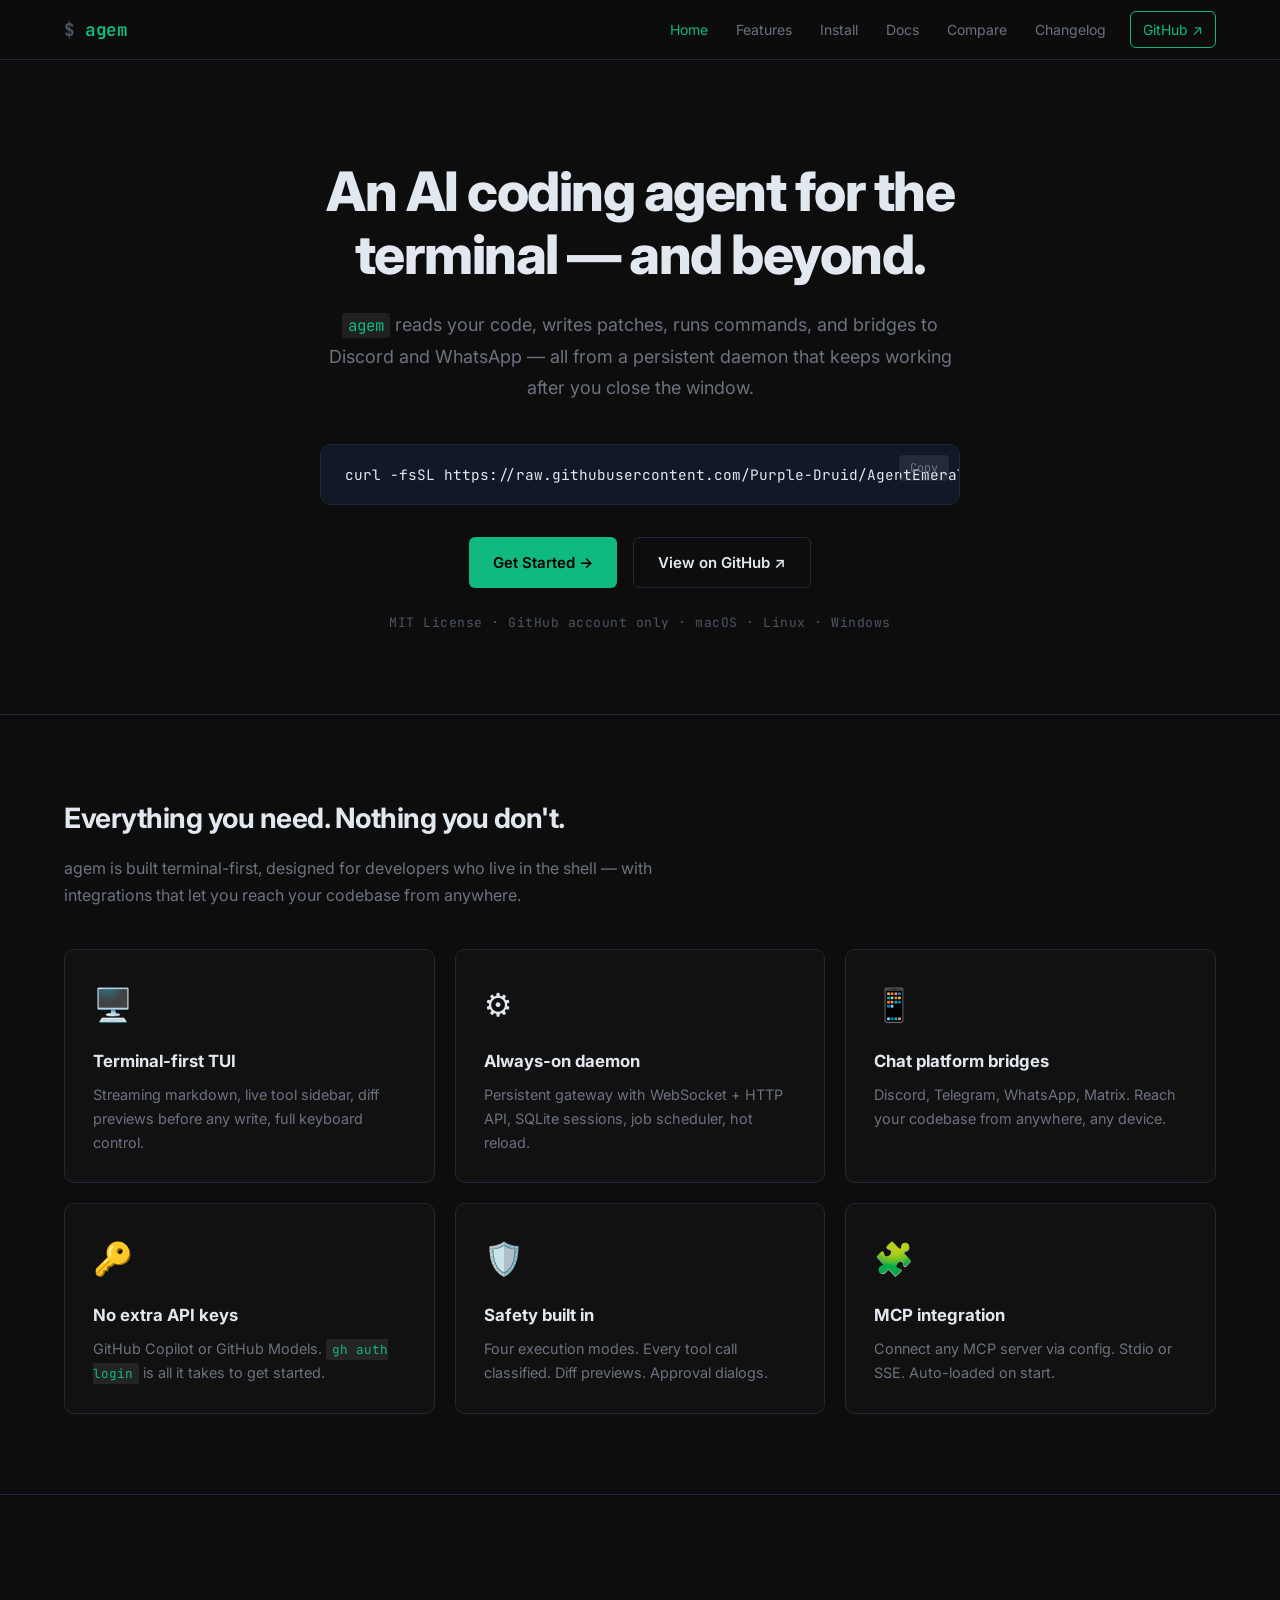
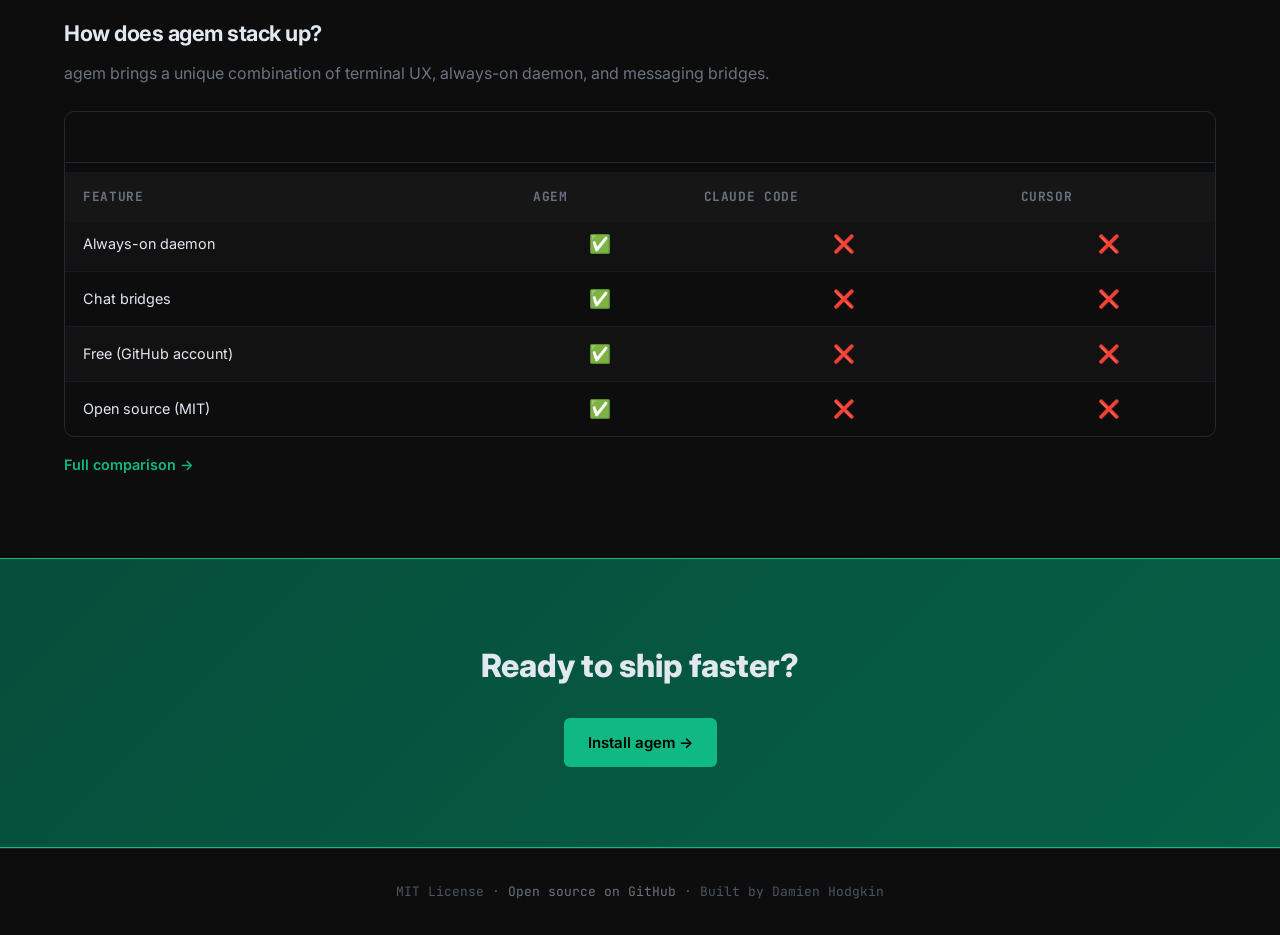
==== index.html @ 3830a820 "feat: initial site build" ====
<!DOCTYPE html>
<html lang="en">
<head>
  <meta charset="UTF-8">
  <meta name="viewport" content="width=device-width, initial-scale=1.0">
  <title>agem — AI coding agent for the terminal</title>
  <meta name="description" content="agem reads your code, writes patches, runs commands, and bridges to Discord and WhatsApp — all from a persistent daemon.">
  <link rel="preconnect" href="https://fonts.googleapis.com">
  <link rel="preconnect" href="https://fonts.gstatic.com" crossorigin>
  <link href="https://fonts.googleapis.com/css2?family=Inter:wght@400;500;600;700;800&family=JetBrains+Mono:wght@400;600;700&display=swap" rel="stylesheet">
  <link rel="stylesheet" href="css/style.css">
</head>
<body>

<header>
  <div class="container">
    <a href="index.html" class="logo"><span class="dim">$</span> <span class="accent">agem</span></a>
    <button id="hamburger" aria-label="Toggle navigation">
      <span></span><span></span><span></span>
    </button>
    <nav id="nav-menu">
      <a href="index.html">Home</a>
      <a href="features.html">Features</a>
      <a href="install.html">Install</a>
      <a href="docs.html">Docs</a>
      <a href="compare.html">Compare</a>
      <a href="changelog.html">Changelog</a>
      <a href="https://github.com/Purple-Druid/AgentEmerald" target="_blank" rel="noopener" class="gh-link">GitHub ↗</a>
    </nav>
  </div>
</header>

<main>

  <!-- Hero -->
  <section class="hero" style="border-bottom:1px solid var(--border);">
    <div class="container">
      <h1>An AI coding agent for the terminal — and beyond.</h1>
      <p class="lead">
        <code>agem</code> reads your code, writes patches, runs commands, and bridges to Discord and WhatsApp —
        all from a persistent daemon that keeps working after you close the window.
      </p>

      <div class="install-block">
        <pre><code>curl -fsSL https://raw.githubusercontent.com/Purple-Druid/AgentEmerald/main/install.sh | sh</code></pre>
      </div>

      <div class="hero-actions">
        <a href="install.html" class="btn btn-primary">Get Started →</a>
        <a href="https://github.com/Purple-Druid/AgentEmerald" target="_blank" rel="noopener" class="btn btn-outline">View on GitHub ↗</a>
      </div>

      <p class="trust-bar">MIT License · GitHub account only · macOS · Linux · Windows</p>
    </div>
  </section>

  <!-- Feature Highlights -->
  <section id="features">
    <div class="container">
      <h2>Everything you need. Nothing you don't.</h2>
      <p class="section-desc">agem is built terminal-first, designed for developers who live in the shell — with integrations that let you reach your codebase from anywhere.</p>
      <div class="feature-grid">
        <div class="feature-card">
          <span class="icon">🖥️</span>
          <h3>Terminal-first TUI</h3>
          <p>Streaming markdown, live tool sidebar, diff previews before any write, full keyboard control.</p>
        </div>
        <div class="feature-card">
          <span class="icon">⚙️</span>
          <h3>Always-on daemon</h3>
          <p>Persistent gateway with WebSocket + HTTP API, SQLite sessions, job scheduler, hot reload.</p>
        </div>
        <div class="feature-card">
          <span class="icon">📱</span>
          <h3>Chat platform bridges</h3>
          <p>Discord, Telegram, WhatsApp, Matrix. Reach your codebase from anywhere, any device.</p>
        </div>
        <div class="feature-card">
          <span class="icon">🔑</span>
          <h3>No extra API keys</h3>
          <p>GitHub Copilot or GitHub Models. <code>gh auth login</code> is all it takes to get started.</p>
        </div>
        <div class="feature-card">
          <span class="icon">🛡️</span>
          <h3>Safety built in</h3>
          <p>Four execution modes. Every tool call classified. Diff previews. Approval dialogs.</p>
        </div>
        <div class="feature-card">
          <span class="icon">🧩</span>
          <h3>MCP integration</h3>
          <p>Connect any MCP server via config. Stdio or SSE. Auto-loaded on start.</p>
        </div>
      </div>
    </div>
  </section>

  <!-- Comparison teaser -->
  <section>
    <div class="container">
      <div class="compare-teaser">
        <h2>How does agem stack up?</h2>
        <span class="muted">agem brings a unique combination of terminal UX, always-on daemon, and messaging bridges.</span>
        <div class="table-wrap">
          <table>
            <thead>
              <tr>
                <th>Feature</th>
                <th class="center">agem</th>
                <th class="center">Claude Code</th>
                <th class="center">Cursor</th>
              </tr>
            </thead>
            <tbody>
              <tr>
                <td>Terminal TUI</td>
                <td class="center badge">✅</td>
                <td class="center badge">✅</td>
                <td class="center badge">❌</td>
              </tr>
              <tr>
                <td>Always-on daemon</td>
                <td class="center badge">✅</td>
                <td class="center badge">❌</td>
                <td class="center badge">❌</td>
              </tr>
              <tr>
                <td>Chat bridges</td>
                <td class="center badge">✅</td>
                <td class="center badge">❌</td>
                <td class="center badge">❌</td>
              </tr>
              <tr>
                <td>Free (GitHub account)</td>
                <td class="center badge">✅</td>
                <td class="center badge">❌</td>
                <td class="center badge">❌</td>
              </tr>
              <tr>
                <td>Open source (MIT)</td>
                <td class="center badge">✅</td>
                <td class="center badge">❌</td>
                <td class="center badge">❌</td>
              </tr>
            </tbody>
          </table>
        </div>
        <a href="compare.html" class="full-link">Full comparison →</a>
      </div>
    </div>
  </section>

</main>

<!-- CTA Band -->
<div class="cta-band">
  <div class="container">
    <h2>Ready to ship faster?</h2>
    <a href="install.html" class="btn btn-primary">Install agem →</a>
  </div>
</div>

<footer>
  <div class="container">
    MIT License · <a href="https://github.com/Purple-Druid/AgentEmerald" target="_blank" rel="noopener">Open source on GitHub</a> · Built by Damien Hodgkin
  </div>
</footer>

<script src="js/main.js"></script>
</body>
</html>
---- css/style.css ----
/* ============================================================
   AGEM SITE — style.css
   ============================================================ */

/* --- Reset & Base ------------------------------------------ */
*, *::before, *::after { box-sizing: border-box; margin: 0; padding: 0; }

:root {
  --bg:          #0d0d0d;
  --bg-card:     #111111;
  --bg-code:     #111827;
  --bg-code-alt: #1a1a2e;
  --border:      #1f2937;
  --text:        #e2e8f0;
  --text-muted:  #6b7280;
  --text-dim:    #4b5563;
  --accent:      #10b981;
  --accent-hover:#059669;
  --danger:      #ef4444;
  --warn:        #f59e0b;
  --info:        #3b82f6;

  --font-body:  'Inter', system-ui, sans-serif;
  --font-mono:  'JetBrains Mono', 'Fira Code', monospace;

  --radius:     6px;
  --radius-lg:  10px;
  --shadow:     0 4px 24px rgba(0,0,0,.5);
  --header-h:   60px;
}

html { scroll-behavior: smooth; font-size: 16px; }

body {
  background: var(--bg);
  color: var(--text);
  font-family: var(--font-body);
  line-height: 1.7;
  -webkit-font-smoothing: antialiased;
}

/* --- Utility ---------------------------------------------- */
.container { max-width: 1200px; margin: 0 auto; padding: 0 24px; }
.accent    { color: var(--accent); }
.dim       { color: var(--text-dim); }
.muted     { color: var(--text-muted); }
.mono      { font-family: var(--font-mono); }

/* --- Header ----------------------------------------------- */
header {
  position: sticky;
  top: 0;
  z-index: 100;
  height: var(--header-h);
  background: rgba(13,13,13,.85);
  backdrop-filter: blur(12px);
  -webkit-backdrop-filter: blur(12px);
  border-bottom: 1px solid var(--border);
}

header .container {
  display: flex;
  align-items: center;
  justify-content: space-between;
  height: 100%;
}

.logo {
  font-family: var(--font-mono);
  font-size: 1.1rem;
  font-weight: 700;
  text-decoration: none;
  color: var(--text);
  letter-spacing: -.5px;
}

nav#nav-menu {
  display: flex;
  align-items: center;
  gap: 4px;
}

nav#nav-menu a {
  color: var(--text-muted);
  text-decoration: none;
  font-size: .875rem;
  padding: 6px 12px;
  border-radius: var(--radius);
  transition: color .15s, background .15s;
}

nav#nav-menu a:hover { color: var(--text); background: rgba(255,255,255,.06); }
nav#nav-menu a.active { color: var(--accent); }
nav#nav-menu a.gh-link {
  color: var(--accent);
  border: 1px solid var(--accent);
  margin-left: 8px;
}
nav#nav-menu a.gh-link:hover {
  background: var(--accent);
  color: #000;
}

/* Hamburger */
#hamburger {
  display: none;
  flex-direction: column;
  gap: 5px;
  background: none;
  border: none;
  cursor: pointer;
  padding: 8px;
}
#hamburger span {
  display: block;
  width: 22px;
  height: 2px;
  background: var(--text);
  border-radius: 2px;
  transition: all .2s;
}

/* --- Hero -------------------------------------------------- */
.hero {
  padding: 100px 0 80px;
  text-align: center;
}

.hero h1 {
  font-size: clamp(2rem, 5vw, 3.4rem);
  font-weight: 800;
  line-height: 1.15;
  letter-spacing: -1.5px;
  margin-bottom: 24px;
  max-width: 820px;
  margin-left: auto;
  margin-right: auto;
}

.hero p.lead {
  font-size: 1.125rem;
  color: var(--text-muted);
  max-width: 640px;
  margin: 0 auto 40px;
  line-height: 1.75;
}

.hero-actions {
  display: flex;
  gap: 16px;
  justify-content: center;
  flex-wrap: wrap;
  margin-bottom: 24px;
}

/* --- Buttons ----------------------------------------------- */
.btn {
  display: inline-flex;
  align-items: center;
  gap: 8px;
  padding: 12px 24px;
  border-radius: var(--radius);
  font-size: .9375rem;
  font-weight: 600;
  text-decoration: none;
  cursor: pointer;
  border: none;
  transition: all .15s;
}

.btn-primary {
  background: var(--accent);
  color: #000;
}
.btn-primary:hover { background: var(--accent-hover); transform: translateY(-1px); }

.btn-outline {
  background: transparent;
  color: var(--text);
  border: 1px solid var(--border);
}
.btn-outline:hover { border-color: var(--accent); color: var(--accent); transform: translateY(-1px); }

/* --- Trust bar --------------------------------------------- */
.trust-bar {
  font-size: .8125rem;
  color: var(--text-dim);
  text-align: center;
  margin-top: 8px;
  font-family: var(--font-mono);
  letter-spacing: .5px;
}

/* --- Install block (hero) ---------------------------------- */
.install-block {
  max-width: 640px;
  margin: 0 auto 32px;
}
.install-block pre {
  background: var(--bg-code);
  border: 1px solid var(--border);
  border-radius: var(--radius-lg);
  padding: 18px 24px;
  font-family: var(--font-mono);
  font-size: .9rem;
  color: var(--accent);
  text-align: left;
  overflow-x: auto;
}

/* --- Code blocks ------------------------------------------- */
pre {
  background: var(--bg-code);
  border: 1px solid var(--border);
  border-radius: var(--radius);
  padding: 16px 20px;
  overflow-x: auto;
  font-family: var(--font-mono);
  font-size: .85rem;
  line-height: 1.6;
  position: relative;
}

code {
  font-family: var(--font-mono);
  font-size: .875em;
  background: rgba(255,255,255,.08);
  padding: 2px 6px;
  border-radius: 3px;
  color: var(--accent);
}

pre code {
  background: transparent;
  padding: 0;
  font-size: inherit;
  color: var(--text);
}

/* --- Copy button ------------------------------------------- */
.copy-btn {
  position: absolute;
  top: 10px;
  right: 10px;
  background: rgba(255,255,255,.08);
  border: 1px solid var(--border);
  color: var(--text-muted);
  font-family: var(--font-mono);
  font-size: .75rem;
  padding: 4px 10px;
  border-radius: 4px;
  cursor: pointer;
  transition: all .15s;
}
.copy-btn:hover { background: var(--accent); color: #000; border-color: var(--accent); }

/* --- Sections --------------------------------------------- */
section {
  padding: 80px 0;
  border-bottom: 1px solid var(--border);
}
section:last-of-type { border-bottom: none; }

section h2 {
  font-size: 1.75rem;
  font-weight: 700;
  margin-bottom: 12px;
  letter-spacing: -.5px;
}

section .section-desc {
  color: var(--text-muted);
  max-width: 640px;
  margin-bottom: 40px;
  font-size: 1rem;
}

/* --- Feature grid ------------------------------------------ */
.feature-grid {
  display: grid;
  grid-template-columns: repeat(3, 1fr);
  gap: 20px;
}

.feature-card {
  background: var(--bg-card);
  border: 1px solid var(--border);
  border-radius: var(--radius-lg);
  padding: 28px;
  transition: transform .2s, border-color .2s, box-shadow .2s;
}
.feature-card:hover {
  transform: translateY(-4px);
  border-color: var(--accent);
  box-shadow: 0 8px 32px rgba(16,185,129,.12);
}

.feature-card .icon { font-size: 2rem; margin-bottom: 14px; display: block; }
.feature-card h3 { font-size: 1.05rem; font-weight: 700; margin-bottom: 8px; }
.feature-card p { font-size: .9rem; color: var(--text-muted); line-height: 1.65; }

/* --- Tables ----------------------------------------------- */
.table-wrap { overflow-x: auto; border-radius: var(--radius-lg); border: 1px solid var(--border); }

table {
  width: 100%;
  border-collapse: collapse;
  font-size: .9rem;
}

table thead {
  position: sticky;
  top: var(--header-h);
  background: #161616;
  z-index: 2;
}

table th {
  padding: 14px 18px;
  text-align: left;
  font-family: var(--font-mono);
  font-size: .8rem;
  color: var(--text-muted);
  text-transform: uppercase;
  letter-spacing: .05em;
  border-bottom: 1px solid var(--border);
}

table td {
  padding: 12px 18px;
  border-bottom: 1px solid rgba(31,41,55,.5);
  vertical-align: middle;
}

table tbody tr:last-child td { border-bottom: none; }
table tbody tr:nth-child(even) { background: rgba(255,255,255,.02); }
table tbody tr:hover { background: rgba(16,185,129,.05); }

/* centered cell (badges) */
table td.center { text-align: center; }

/* --- Badges ----------------------------------------------- */
.badge { font-size: 1.1rem; }

/* --- Risk tier badges ------------------------------------- */
.risk-read  { color: var(--info);   font-family: var(--font-mono); font-size:.78rem; font-weight:600; }
.risk-write { color: var(--warn);   font-family: var(--font-mono); font-size:.78rem; font-weight:600; }
.risk-danger{ color: var(--danger); font-family: var(--font-mono); font-size:.78rem; font-weight:600; }

/* --- Comparison table ------------------------------------- */
.compare-table th:first-child,
.compare-table td:first-child { min-width: 220px; }

.compare-table .cat-row td {
  background: rgba(16,185,129,.06);
  color: var(--accent);
  font-weight: 700;
  font-family: var(--font-mono);
  font-size: .78rem;
  text-transform: uppercase;
  letter-spacing: .08em;
  padding: 8px 18px;
}

/* --- CTA band --------------------------------------------- */
.cta-band {
  background: linear-gradient(135deg, #064e3b 0%, #065f46 100%);
  border-top: 1px solid var(--accent);
  border-bottom: 1px solid var(--accent);
  padding: 80px 0;
  text-align: center;
}
.cta-band h2 { font-size: 2rem; font-weight: 800; margin-bottom: 24px; }

/* --- Features page sections ----------------------------- */
.features-section {
  padding: 64px 0;
  border-bottom: 1px solid var(--border);
}
.features-section .section-header {
  display: flex;
  align-items: flex-start;
  gap: 20px;
  margin-bottom: 24px;
}
.features-section .section-icon { font-size: 2.5rem; line-height: 1; }
.features-section h2 { font-size: 1.5rem; font-weight: 700; margin-bottom: 8px; }
.features-section p { color: var(--text-muted); max-width: 680px; margin-bottom: 20px; }
.features-section ul { list-style: none; padding: 0; display: flex; flex-direction: column; gap: 8px; }
.features-section ul li {
  padding-left: 24px;
  position: relative;
  color: var(--text-muted);
  font-size: .9375rem;
}
.features-section ul li::before { content: '→'; position: absolute; left: 0; color: var(--accent); font-family: var(--font-mono); }

/* --- Docs layout ------------------------------------------ */
.docs-layout {
  display: grid;
  grid-template-columns: 240px 1fr;
  gap: 48px;
  align-items: start;
}

.docs-sidebar {
  position: sticky;
  top: calc(var(--header-h) + 24px);
  max-height: calc(100vh - var(--header-h) - 48px);
  overflow-y: auto;
  padding: 20px;
  background: var(--bg-card);
  border: 1px solid var(--border);
  border-radius: var(--radius-lg);
}

.docs-sidebar h3 {
  font-size: .75rem;
  text-transform: uppercase;
  letter-spacing: .1em;
  color: var(--text-dim);
  margin-bottom: 12px;
  font-family: var(--font-mono);
}

.docs-sidebar nav a {
  display: block;
  color: var(--text-muted);
  text-decoration: none;
  font-size: .875rem;
  padding: 6px 8px;
  border-radius: 4px;
  transition: all .15s;
  border-left: 2px solid transparent;
}
.docs-sidebar nav a:hover { color: var(--text); background: rgba(255,255,255,.04); }
.docs-sidebar nav a.active { color: var(--accent); border-left-color: var(--accent); background: rgba(16,185,129,.06); }

.docs-content section { padding: 48px 0; border-bottom: 1px solid var(--border); }
.docs-content section:last-child { border-bottom: none; }
.docs-content h2 { font-size: 1.5rem; font-weight: 700; margin-bottom: 12px; }
.docs-content h3 { font-size: 1.125rem; font-weight: 700; margin: 28px 0 12px; color: var(--accent); }
.docs-content p { color: var(--text-muted); margin-bottom: 16px; }
.docs-content ul { padding-left: 20px; color: var(--text-muted); display: flex; flex-direction: column; gap: 6px; margin-bottom: 16px; }
.docs-content pre { margin-bottom: 20px; }

/* --- Install page ----------------------------------------- */
.install-sections section { padding: 48px 0; border-bottom: 1px solid var(--border); }
.install-sections section:last-child { border-bottom: none; }
.install-sections h2 { font-size: 1.35rem; font-weight: 700; margin-bottom: 16px; }
.install-sections p { color: var(--text-muted); margin-bottom: 16px; }
.install-sections ol { padding-left: 20px; color: var(--text-muted); display: flex; flex-direction: column; gap: 12px; margin-bottom: 20px; }
.install-sections ul { padding-left: 20px; color: var(--text-muted); display: flex; flex-direction: column; gap: 8px; }

.step-block { display: flex; flex-direction: column; gap: 12px; }
.step-label { font-size: .8rem; font-family: var(--font-mono); color: var(--text-dim); margin-bottom: 4px; }

/* --- Changelog -------------------------------------------- */
.changelog-version {
  margin-bottom: 48px;
}
.version-header {
  display: flex;
  align-items: baseline;
  gap: 16px;
  margin-bottom: 24px;
  padding-bottom: 12px;
  border-bottom: 2px solid var(--border);
}
.version-tag {
  font-family: var(--font-mono);
  font-size: 1.25rem;
  font-weight: 700;
  color: var(--accent);
}
.version-date {
  font-family: var(--font-mono);
  font-size: .875rem;
  color: var(--text-muted);
}
.version-unreleased .version-tag { color: var(--warn); }

.changelog-entry {
  background: var(--bg-card);
  border: 1px solid var(--border);
  border-radius: var(--radius-lg);
  padding: 20px 24px;
  margin-bottom: 16px;
}
.changelog-entry .entry-date {
  font-family: var(--font-mono);
  font-size: .78rem;
  color: var(--text-dim);
  margin-bottom: 8px;
}
.changelog-entry h3 { font-size: 1rem; font-weight: 700; margin-bottom: 8px; }
.changelog-entry ul { list-style: disc; padding-left: 20px; color: var(--text-muted); font-size: .9rem; }
.changelog-entry ul li { margin-bottom: 4px; }

/* --- Compare page ----------------------------------------- */
.compare-intro { color: var(--text-muted); max-width: 680px; margin-bottom: 40px; font-size: 1rem; }
.why-agem { margin-top: 60px; }
.why-agem h2 { font-size: 1.5rem; font-weight: 700; margin-bottom: 16px; }
.why-agem p { color: var(--text-muted); max-width: 720px; margin-bottom: 12px; }
.why-agem ul { list-style: none; padding: 0; display: flex; flex-direction: column; gap: 10px; max-width: 720px; }
.why-agem ul li { padding-left: 24px; position: relative; color: var(--text-muted); }
.why-agem ul li::before { content: '✦'; position: absolute; left: 0; color: var(--accent); }

/* --- Page hero (inner pages) ------------------------------ */
.page-hero {
  padding: 60px 0 40px;
  border-bottom: 1px solid var(--border);
  margin-bottom: 0;
}
.page-hero h1 { font-size: 2.25rem; font-weight: 800; margin-bottom: 12px; letter-spacing: -.75px; }
.page-hero p { color: var(--text-muted); font-size: 1.0625rem; max-width: 600px; }

/* --- Footer ----------------------------------------------- */
footer {
  padding: 32px 0;
  border-top: 1px solid var(--border);
  text-align: center;
  color: var(--text-dim);
  font-size: .8125rem;
  font-family: var(--font-mono);
}
footer a { color: var(--text-muted); text-decoration: none; }
footer a:hover { color: var(--accent); }

/* --- Teaser comparison table (index) ---------------------- */
.compare-teaser { margin-top: 40px; }
.compare-teaser h2 { font-size: 1.35rem; font-weight: 700; margin-bottom: 8px; }
.compare-teaser .muted { margin-bottom: 24px; display: block; }
.compare-teaser .full-link { display: inline-block; margin-top: 16px; color: var(--accent); text-decoration: none; font-size: .9rem; font-weight: 600; }
.compare-teaser .full-link:hover { text-decoration: underline; }

/* --- Responsive ------------------------------------------- */
@media (max-width: 768px) {
  .feature-grid { grid-template-columns: 1fr 1fr; }
  .docs-layout { grid-template-columns: 1fr; }
  .docs-sidebar { position: static; max-height: none; }

  nav#nav-menu {
    display: none;
    flex-direction: column;
    position: absolute;
    top: var(--header-h);
    left: 0;
    right: 0;
    background: rgba(13,13,13,.97);
    border-bottom: 1px solid var(--border);
    padding: 12px 16px 20px;
    gap: 2px;
  }
  nav#nav-menu.open { display: flex; }
  nav#nav-menu a { width: 100%; padding: 10px 14px; }

  #hamburger { display: flex; }
  header { position: relative; }

  .hero { padding: 60px 0 48px; }
  .hero h1 { font-size: 1.75rem; }
  .page-hero h1 { font-size: 1.65rem; }
  section { padding: 48px 0; }
  .version-header { flex-direction: column; gap: 4px; }
}

@media (max-width: 480px) {
  .feature-grid { grid-template-columns: 1fr; }
  .hero-actions { flex-direction: column; align-items: center; }
  .btn { width: 100%; justify-content: center; }
  .container { padding: 0 16px; }
  .compare-table th:first-child,
  .compare-table td:first-child { min-width: 160px; }
}

/* --- Additional styles (compare, changelog, docs) --------- */

/* Highlight agem column in compare table */
.highlight-col { background: rgba(16,185,129,.05); }
.compare-table thead .highlight-col { background: rgba(16,185,129,.12); }

/* Category rows in compare table */
.category-row td {
  background: rgba(255,255,255,.03);
  color: var(--text-muted);
  font-size: .75rem;
  font-weight: 700;
  letter-spacing: .08em;
  text-transform: uppercase;
  padding: 8px 12px;
  border-top: 1px solid var(--border);
}

/* Table note */
.table-note { margin-top: 12px; font-size: .8125rem; }

/* Why grid (compare page) */
.why-grid {
  display: grid;
  grid-template-columns: repeat(2, 1fr);
  gap: 20px;
  margin-top: 24px;
}
.why-card {
  background: var(--bg-card);
  border: 1px solid var(--border);
  border-radius: var(--radius-lg);
  padding: 24px;
  transition: border-color .2s, transform .2s;
}
.why-card:hover { border-color: var(--accent); transform: translateY(-2px); }
.why-card h3 { font-size: 1rem; font-weight: 700; margin-bottom: 10px; }
.why-card p { color: var(--text-muted); font-size: .9rem; line-height: 1.6; }

/* Changelog new classes */
.changelog { display: flex; flex-direction: column; gap: 48px; padding: 48px 0; }

.cl-version { }
.cl-version-header {
  display: flex;
  align-items: center;
  gap: 14px;
  margin-bottom: 24px;
  padding-bottom: 16px;
  border-bottom: 1px solid var(--border);
}
.cl-version-header h2 { font-size: 1.35rem; font-weight: 700; }
.cl-release-date { color: var(--text-muted); font-weight: 400; font-size: 1rem; }

.cl-badge {
  font-family: var(--font-mono);
  font-size: .72rem;
  font-weight: 700;
  padding: 3px 10px;
  border-radius: 99px;
  letter-spacing: .04em;
}
.cl-badge.unreleased { background: rgba(245,158,11,.15); color: var(--warn); border: 1px solid rgba(245,158,11,.3); }
.cl-badge.release    { background: rgba(16,185,129,.15);  color: var(--accent); border: 1px solid rgba(16,185,129,.3); }

.cl-entry {
  display: grid;
  grid-template-columns: 120px 1fr;
  gap: 20px;
  padding: 20px 0;
  border-bottom: 1px solid rgba(31,41,55,.6);
}
.cl-entry:last-child { border-bottom: none; }
.cl-date {
  font-family: var(--font-mono);
  font-size: .78rem;
  color: var(--text-dim);
  padding-top: 4px;
  white-space: nowrap;
}
.cl-content h3 { font-size: 1rem; font-weight: 700; margin-bottom: 10px; }
.cl-content ul { list-style: disc; padding-left: 20px; color: var(--text-muted); font-size: .9rem; display: flex; flex-direction: column; gap: 5px; }

/* Docs nav groups */
.docs-nav-group { margin-bottom: 20px; }
.docs-nav-label {
  display: block;
  font-size: .7rem;
  font-weight: 700;
  letter-spacing: .1em;
  text-transform: uppercase;
  color: var(--text-dim);
  margin-bottom: 6px;
  padding-left: 12px;
}

/* Doc sections */
.doc-section { padding: 48px 0; border-bottom: 1px solid var(--border); }
.doc-section:last-child { border-bottom: none; }
.doc-section h1 { font-size: 2rem; font-weight: 800; margin-bottom: 8px; letter-spacing: -.5px; }
.doc-section h2 { font-size: 1.5rem; font-weight: 700; margin-bottom: 14px; }
.doc-section h3 { font-size: 1.1rem; font-weight: 700; margin: 28px 0 12px; color: var(--accent); }
.doc-section p { color: var(--text-muted); margin-bottom: 14px; }
.doc-section ul { padding-left: 20px; color: var(--text-muted); display: flex; flex-direction: column; gap: 5px; margin-bottom: 16px; }

/* Callout */
.callout {
  padding: 14px 18px;
  border-radius: var(--radius);
  font-size: .9rem;
  margin: 16px 0;
}
.callout.warning {
  background: rgba(245,158,11,.1);
  border: 1px solid rgba(245,158,11,.25);
  color: #fcd34d;
}

/* Responsive additions */
@media (max-width: 768px) {
  .why-grid { grid-template-columns: 1fr; }
  .cl-entry { grid-template-columns: 1fr; gap: 6px; }
  .cl-date { padding-top: 0; }
}
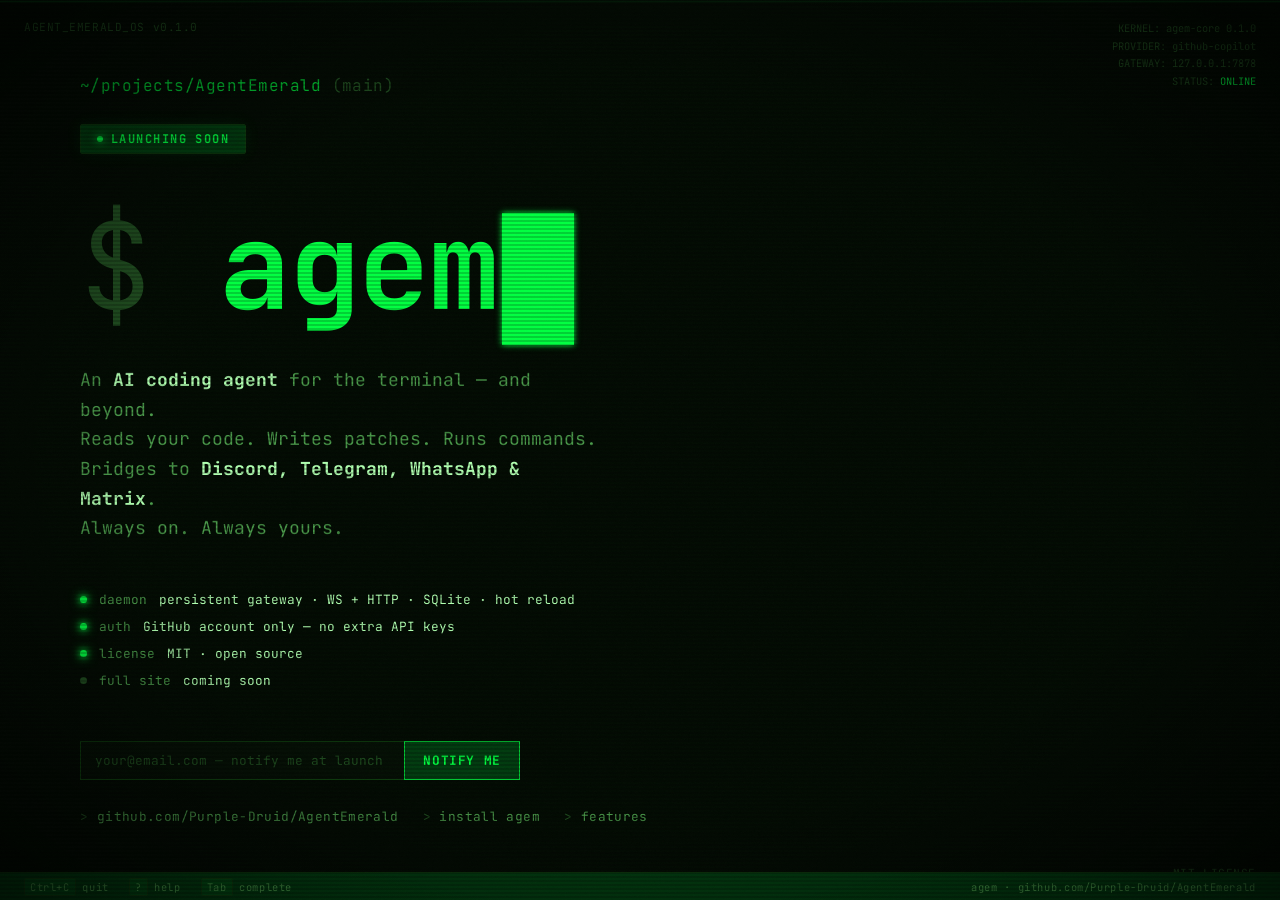
==== commit f0dae6ee: "updated index to show coming soon" ====
--- a/index.html
+++ b/index.html
@@ -3,168 +3,492 @@
 <head>
   <meta charset="UTF-8">
   <meta name="viewport" content="width=device-width, initial-scale=1.0">
-  <title>agem — AI coding agent for the terminal</title>
-  <meta name="description" content="agem reads your code, writes patches, runs commands, and bridges to Discord and WhatsApp — all from a persistent daemon.">
+  <title>agem — Coming Soon</title>
+  <meta name="description" content="agem — an AI coding agent for the terminal. Coming soon.">
   <link rel="preconnect" href="https://fonts.googleapis.com">
   <link rel="preconnect" href="https://fonts.gstatic.com" crossorigin>
-  <link href="https://fonts.googleapis.com/css2?family=Inter:wght@400;500;600;700;800&family=JetBrains+Mono:wght@400;600;700&display=swap" rel="stylesheet">
-  <link rel="stylesheet" href="css/style.css">
+  <link href="https://fonts.googleapis.com/css2?family=JetBrains+Mono:wght@400;500;700&display=swap" rel="stylesheet">
+  <style>
+    *, *::before, *::after { box-sizing: border-box; margin: 0; padding: 0; }
+
+    :root {
+      --green:       #00ff41;
+      --green-dim:   #00c832;
+      --green-dark:  #003b0f;
+      --green-glow:  rgba(0, 255, 65, 0.18);
+      --bg:          #020b02;
+      --bg2:         #040f04;
+      --text:        #b0ffb0;
+      --text-dim:    #4a9a4a;
+      --text-faint:  #1f4d1f;
+      --border:      #0d3d0d;
+      --mono:        'JetBrains Mono', 'Courier New', monospace;
+    }
+
+    html, body {
+      height: 100%;
+      background: var(--bg);
+      color: var(--green);
+      font-family: var(--mono);
+      overflow: hidden;
+    }
+
+    /* CRT scanline overlay */
+    body::before {
+      content: '';
+      position: fixed;
+      inset: 0;
+      background: repeating-linear-gradient(
+        0deg,
+        transparent,
+        transparent 2px,
+        rgba(0, 0, 0, 0.18) 2px,
+        rgba(0, 0, 0, 0.18) 4px
+      );
+      pointer-events: none;
+      z-index: 10;
+    }
+
+    /* CRT vignette */
+    body::after {
+      content: '';
+      position: fixed;
+      inset: 0;
+      background: radial-gradient(ellipse at center,
+        transparent 55%,
+        rgba(0, 0, 0, 0.65) 100%
+      );
+      pointer-events: none;
+      z-index: 11;
+    }
+
+    /* Subtle phosphor flicker */
+    @keyframes flicker {
+      0%   { opacity: 1; }
+      92%  { opacity: 1; }
+      93%  { opacity: 0.94; }
+      94%  { opacity: 1; }
+      96%  { opacity: 0.97; }
+      100% { opacity: 1; }
+    }
+
+    @keyframes blink {
+      0%, 49% { opacity: 1; }
+      50%, 100% { opacity: 0; }
+    }
+
+    @keyframes scanline-sweep {
+      0%   { transform: translateY(-100%); }
+      100% { transform: translateY(100vh); }
+    }
+
+    @keyframes glow-pulse {
+      0%, 100% { text-shadow:
+        0 0 6px var(--green),
+        0 0 14px var(--green),
+        0 0 28px var(--green-dim);
+      }
+      50% { text-shadow:
+        0 0 8px var(--green),
+        0 0 20px var(--green),
+        0 0 42px var(--green-dim),
+        0 0 60px rgba(0,255,65,0.2);
+      }
+    }
+
+    @keyframes type-in {
+      from { width: 0; }
+      to   { width: 100%; }
+    }
+
+    @keyframes fade-up {
+      from { opacity: 0; transform: translateY(12px); }
+      to   { opacity: 1; transform: translateY(0); }
+    }
+
+    /* Rolling scanline */
+    .scanline {
+      position: fixed;
+      top: 0;
+      left: 0;
+      width: 100%;
+      height: 3px;
+      background: linear-gradient(transparent, rgba(0,255,65,0.06), transparent);
+      animation: scanline-sweep 8s linear infinite;
+      pointer-events: none;
+      z-index: 12;
+    }
+
+    .screen {
+      position: relative;
+      height: 100vh;
+      display: flex;
+      flex-direction: column;
+      justify-content: center;
+      align-items: flex-start;
+      padding: 0 min(80px, 8vw);
+      animation: flicker 6s infinite;
+      z-index: 1;
+    }
+
+    /* Top-left corner decoration */
+    .corner-tl, .corner-br {
+      position: fixed;
+      font-size: .7rem;
+      color: var(--text-faint);
+      letter-spacing: .05em;
+    }
+    .corner-tl { top: 20px; left: 24px; }
+    .corner-br { bottom: 20px; right: 24px; }
+
+    /* Boot lines */
+    .boot-lines {
+      position: fixed;
+      top: 20px;
+      right: 24px;
+      text-align: right;
+      font-size: .65rem;
+      color: var(--text-faint);
+      line-height: 1.7;
+      animation: fade-up .6s ease both;
+      animation-delay: .2s;
+      opacity: 0;
+    }
+
+    /* Prompt line */
+    .prompt-line {
+      font-size: clamp(.8rem, 1.5vw, 1rem);
+      color: var(--text-dim);
+      margin-bottom: 28px;
+      letter-spacing: .03em;
+      animation: fade-up .5s ease both;
+      animation-delay: .4s;
+      opacity: 0;
+    }
+    .prompt-line .p { color: var(--green-dim); }
+
+    /* Main wordmark */
+    h1 {
+      font-size: clamp(3.5rem, 10vw, 7.5rem);
+      font-weight: 700;
+      letter-spacing: -.02em;
+      line-height: 1;
+      color: var(--green);
+      animation: glow-pulse 3.5s ease-in-out infinite, fade-up .6s ease both;
+      animation-delay: 0s, .6s;
+      opacity: 0;
+      margin-bottom: 20px;
+    }
+    h1 .dollar { color: var(--text-faint); font-weight: 400; }
+
+    /* Tagline */
+    .tagline {
+      font-size: clamp(.85rem, 2vw, 1.125rem);
+      color: var(--text-dim);
+      max-width: 520px;
+      line-height: 1.65;
+      margin-bottom: 48px;
+      animation: fade-up .6s ease both;
+      animation-delay: .8s;
+      opacity: 0;
+    }
+    .tagline strong { color: var(--text); }
+
+    /* Status block */
+    .status-block {
+      display: flex;
+      flex-direction: column;
+      gap: 10px;
+      margin-bottom: 52px;
+      animation: fade-up .6s ease both;
+      animation-delay: 1s;
+      opacity: 0;
+    }
+    .status-line {
+      display: flex;
+      align-items: center;
+      gap: 12px;
+      font-size: .8rem;
+      color: var(--text-dim);
+    }
+    .status-line .dot {
+      width: 7px;
+      height: 7px;
+      border-radius: 50%;
+      background: var(--green);
+      box-shadow: 0 0 6px var(--green), 0 0 12px var(--green);
+      flex-shrink: 0;
+    }
+    .status-line .dot.dim {
+      background: var(--text-faint);
+      box-shadow: none;
+    }
+    .status-line span { color: var(--text-dim); }
+    .status-line .val { color: var(--text); }
+
+    /* Coming soon badge */
+    .coming-soon {
+      display: inline-flex;
+      align-items: center;
+      gap: 8px;
+      border: 1px solid var(--border);
+      background: var(--green-dark);
+      color: var(--green);
+      font-size: .75rem;
+      font-weight: 700;
+      letter-spacing: .12em;
+      text-transform: uppercase;
+      padding: 6px 16px;
+      border-radius: 2px;
+      margin-bottom: 52px;
+      box-shadow: 0 0 16px rgba(0,255,65,0.08), inset 0 0 12px rgba(0,255,65,0.04);
+      animation: fade-up .6s ease both;
+      animation-delay: .7s;
+      opacity: 0;
+    }
+    .coming-soon::before {
+      content: '';
+      width: 6px;
+      height: 6px;
+      border-radius: 50%;
+      background: var(--green);
+      box-shadow: 0 0 8px var(--green);
+      animation: blink 1.2s step-end infinite;
+    }
+
+    /* Input / notify */
+    .notify-row {
+      display: flex;
+      align-items: stretch;
+      gap: 0;
+      max-width: 440px;
+      width: 100%;
+      animation: fade-up .6s ease both;
+      animation-delay: 1.2s;
+      opacity: 0;
+      margin-bottom: 28px;
+    }
+    .notify-row .fake-input {
+      flex: 1;
+      background: var(--bg2);
+      border: 1px solid var(--border);
+      border-right: none;
+      color: var(--text-dim);
+      font-family: var(--mono);
+      font-size: .8rem;
+      padding: 10px 14px;
+      outline: none;
+      transition: border-color .2s, color .2s;
+    }
+    .notify-row .fake-input:focus {
+      border-color: var(--green-dim);
+      color: var(--text);
+    }
+    .notify-row .fake-input::placeholder { color: var(--text-faint); }
+    .notify-row button {
+      background: var(--green-dark);
+      border: 1px solid var(--green-dim);
+      color: var(--green);
+      font-family: var(--mono);
+      font-size: .8rem;
+      font-weight: 700;
+      padding: 10px 18px;
+      cursor: pointer;
+      letter-spacing: .05em;
+      transition: background .2s, box-shadow .2s;
+      white-space: nowrap;
+    }
+    .notify-row button:hover {
+      background: rgba(0,255,65,0.12);
+      box-shadow: 0 0 14px rgba(0,255,65,0.2);
+    }
+
+    /* GitHub link */
+    .links {
+      display: flex;
+      gap: 24px;
+      animation: fade-up .6s ease both;
+      animation-delay: 1.35s;
+      opacity: 0;
+    }
+    .links a {
+      color: var(--text-dim);
+      text-decoration: none;
+      font-size: .8rem;
+      letter-spacing: .03em;
+      transition: color .2s, text-shadow .2s;
+    }
+    .links a:hover {
+      color: var(--green);
+      text-shadow: 0 0 8px var(--green);
+    }
+    .links a::before { content: '> '; color: var(--text-faint); }
+
+    /* Cursor blink */
+    .cursor {
+      display: inline-block;
+      width: .6em;
+      height: 1.1em;
+      background: var(--green);
+      vertical-align: text-bottom;
+      animation: blink .9s step-end infinite;
+      box-shadow: 0 0 6px var(--green);
+      margin-left: 4px;
+    }
+
+    /* Bottom bar */
+    .bottom-bar {
+      position: fixed;
+      bottom: 0;
+      left: 0;
+      right: 0;
+      height: 28px;
+      background: var(--green-dark);
+      border-top: 1px solid var(--border);
+      display: flex;
+      align-items: center;
+      justify-content: space-between;
+      padding: 0 24px;
+      font-size: .65rem;
+      color: var(--text-dim);
+      letter-spacing: .06em;
+      z-index: 2;
+    }
+    .bottom-bar .left { display: flex; gap: 20px; }
+    .bottom-bar .key {
+      background: rgba(0,255,65,0.08);
+      border: 1px solid var(--border);
+      padding: 1px 5px;
+      border-radius: 2px;
+      color: var(--text-dim);
+    }
+
+    /* Noise texture overlay */
+    .noise {
+      position: fixed;
+      inset: 0;
+      opacity: .025;
+      pointer-events: none;
+      z-index: 9;
+      background-image: url("data:image/svg+xml,%3Csvg viewBox='0 0 256 256' xmlns='http://www.w3.org/2000/svg'%3E%3Cfilter id='noise'%3E%3CfeTurbulence type='fractalNoise' baseFrequency='0.9' numOctaves='4' stitchTiles='stitch'/%3E%3C/filter%3E%3Crect width='100%25' height='100%25' filter='url(%23noise)'/%3E%3C/svg%3E");
+      background-size: 128px 128px;
+    }
+
+    @media (max-width: 600px) {
+      .screen { padding: 0 24px; align-items: center; text-align: center; }
+      .notify-row { flex-direction: column; }
+      .notify-row .fake-input { border-right: 1px solid var(--border); border-bottom: none; }
+      .links { justify-content: center; }
+      .boot-lines { display: none; }
+      .tagline { font-size: .85rem; }
+    }
+  </style>
 </head>
 <body>
 
-<header>
-  <div class="container">
-    <a href="index.html" class="logo"><span class="dim">$</span> <span class="accent">agem</span></a>
-    <button id="hamburger" aria-label="Toggle navigation">
-      <span></span><span></span><span></span>
-    </button>
-    <nav id="nav-menu">
-      <a href="index.html">Home</a>
-      <a href="features.html">Features</a>
-      <a href="install.html">Install</a>
-      <a href="docs.html">Docs</a>
-      <a href="compare.html">Compare</a>
-      <a href="changelog.html">Changelog</a>
-      <a href="https://github.com/Purple-Druid/AgentEmerald" target="_blank" rel="noopener" class="gh-link">GitHub ↗</a>
-    </nav>
+<div class="noise"></div>
+<div class="scanline"></div>
+
+<div class="corner-tl">AGENT_EMERALD_OS v0.1.0</div>
+<div class="corner-br">MIT LICENSE</div>
+
+<div class="boot-lines">
+  KERNEL: agem-core 0.1.0<br>
+  PROVIDER: github-copilot<br>
+  GATEWAY: 127.0.0.1:7878<br>
+  STATUS: <span style="color:#00ff41">ONLINE</span>
+</div>
+
+<div class="screen">
+
+  <div class="prompt-line">
+    <span class="p">~/projects/AgentEmerald</span> <span style="color:#1f4d1f">(main)</span>
   </div>
-</header>
-
-<main>
-
-  <!-- Hero -->
-  <section class="hero" style="border-bottom:1px solid var(--border);">
-    <div class="container">
-      <h1>An AI coding agent for the terminal — and beyond.</h1>
-      <p class="lead">
-        <code>agem</code> reads your code, writes patches, runs commands, and bridges to Discord and WhatsApp —
-        all from a persistent daemon that keeps working after you close the window.
-      </p>
-
-      <div class="install-block">
-        <pre><code>curl -fsSL https://raw.githubusercontent.com/Purple-Druid/AgentEmerald/main/install.sh | sh</code></pre>
-      </div>
-
-      <div class="hero-actions">
-        <a href="install.html" class="btn btn-primary">Get Started →</a>
-        <a href="https://github.com/Purple-Druid/AgentEmerald" target="_blank" rel="noopener" class="btn btn-outline">View on GitHub ↗</a>
-      </div>
-
-      <p class="trust-bar">MIT License · GitHub account only · macOS · Linux · Windows</p>
+
+  <div class="coming-soon">Launching Soon</div>
+
+  <h1><span class="dollar">$ </span>agem<span class="cursor"></span></h1>
+
+  <p class="tagline">
+    An <strong>AI coding agent</strong> for the terminal — and beyond.<br>
+    Reads your code. Writes patches. Runs commands.<br>
+    Bridges to <strong>Discord, Telegram, WhatsApp &amp; Matrix</strong>.<br>
+    Always on. Always yours.
+  </p>
+
+  <div class="status-block">
+    <div class="status-line">
+      <span class="dot"></span>
+      <span>daemon</span>
+      <span class="val">persistent gateway · WS + HTTP · SQLite · hot reload</span>
     </div>
-  </section>
-
-  <!-- Feature Highlights -->
-  <section id="features">
-    <div class="container">
-      <h2>Everything you need. Nothing you don't.</h2>
-      <p class="section-desc">agem is built terminal-first, designed for developers who live in the shell — with integrations that let you reach your codebase from anywhere.</p>
-      <div class="feature-grid">
-        <div class="feature-card">
-          <span class="icon">🖥️</span>
-          <h3>Terminal-first TUI</h3>
-          <p>Streaming markdown, live tool sidebar, diff previews before any write, full keyboard control.</p>
-        </div>
-        <div class="feature-card">
-          <span class="icon">⚙️</span>
-          <h3>Always-on daemon</h3>
-          <p>Persistent gateway with WebSocket + HTTP API, SQLite sessions, job scheduler, hot reload.</p>
-        </div>
-        <div class="feature-card">
-          <span class="icon">📱</span>
-          <h3>Chat platform bridges</h3>
-          <p>Discord, Telegram, WhatsApp, Matrix. Reach your codebase from anywhere, any device.</p>
-        </div>
-        <div class="feature-card">
-          <span class="icon">🔑</span>
-          <h3>No extra API keys</h3>
-          <p>GitHub Copilot or GitHub Models. <code>gh auth login</code> is all it takes to get started.</p>
-        </div>
-        <div class="feature-card">
-          <span class="icon">🛡️</span>
-          <h3>Safety built in</h3>
-          <p>Four execution modes. Every tool call classified. Diff previews. Approval dialogs.</p>
-        </div>
-        <div class="feature-card">
-          <span class="icon">🧩</span>
-          <h3>MCP integration</h3>
-          <p>Connect any MCP server via config. Stdio or SSE. Auto-loaded on start.</p>
-        </div>
-      </div>
+    <div class="status-line">
+      <span class="dot"></span>
+      <span>auth</span>
+      <span class="val">GitHub account only — no extra API keys</span>
     </div>
-  </section>
-
-  <!-- Comparison teaser -->
-  <section>
-    <div class="container">
-      <div class="compare-teaser">
-        <h2>How does agem stack up?</h2>
-        <span class="muted">agem brings a unique combination of terminal UX, always-on daemon, and messaging bridges.</span>
-        <div class="table-wrap">
-          <table>
-            <thead>
-              <tr>
-                <th>Feature</th>
-                <th class="center">agem</th>
-                <th class="center">Claude Code</th>
-                <th class="center">Cursor</th>
-              </tr>
-            </thead>
-            <tbody>
-              <tr>
-                <td>Terminal TUI</td>
-                <td class="center badge">✅</td>
-                <td class="center badge">✅</td>
-                <td class="center badge">❌</td>
-              </tr>
-              <tr>
-                <td>Always-on daemon</td>
-                <td class="center badge">✅</td>
-                <td class="center badge">❌</td>
-                <td class="center badge">❌</td>
-              </tr>
-              <tr>
-                <td>Chat bridges</td>
-                <td class="center badge">✅</td>
-                <td class="center badge">❌</td>
-                <td class="center badge">❌</td>
-              </tr>
-              <tr>
-                <td>Free (GitHub account)</td>
-                <td class="center badge">✅</td>
-                <td class="center badge">❌</td>
-                <td class="center badge">❌</td>
-              </tr>
-              <tr>
-                <td>Open source (MIT)</td>
-                <td class="center badge">✅</td>
-                <td class="center badge">❌</td>
-                <td class="center badge">❌</td>
-              </tr>
-            </tbody>
-          </table>
-        </div>
-        <a href="compare.html" class="full-link">Full comparison →</a>
-      </div>
+    <div class="status-line">
+      <span class="dot"></span>
+      <span>license</span>
+      <span class="val">MIT · open source</span>
     </div>
-  </section>
-
-</main>
-
-<!-- CTA Band -->
-<div class="cta-band">
-  <div class="container">
-    <h2>Ready to ship faster?</h2>
-    <a href="install.html" class="btn btn-primary">Install agem →</a>
+    <div class="status-line">
+      <span class="dot dim"></span>
+      <span>full site</span>
+      <span class="val">coming soon</span>
+    </div>
   </div>
+
+  <div class="notify-row">
+    <input class="fake-input" type="email" placeholder="your@email.com — notify me at launch" />
+    <button onclick="handleNotify(this)">NOTIFY ME</button>
+  </div>
+
+  <div class="links">
+    <a href="https://github.com/Purple-Druid/AgentEmerald" target="_blank" rel="noopener">github.com/Purple-Druid/AgentEmerald</a>
+    <a href="install.html">install agem</a>
+    <a href="features.html">features</a>
+  </div>
+
 </div>
 
-<footer>
-  <div class="container">
-    MIT License · <a href="https://github.com/Purple-Druid/AgentEmerald" target="_blank" rel="noopener">Open source on GitHub</a> · Built by Damien Hodgkin
+<div class="bottom-bar">
+  <div class="left">
+    <span><span class="key">Ctrl+C</span> quit</span>
+    <span><span class="key">?</span> help</span>
+    <span><span class="key">Tab</span> complete</span>
   </div>
-</footer>
-
-<script src="js/main.js"></script>
+  <span>agem · github.com/Purple-Druid/AgentEmerald</span>
+</div>
+
+<script>
+  function handleNotify(btn) {
+    const input = btn.previousElementSibling;
+    const email = input.value.trim();
+    if (!email || !email.includes('@')) {
+      input.style.borderColor = '#ff4141';
+      input.focus();
+      setTimeout(() => input.style.borderColor = '', 1200);
+      return;
+    }
+    btn.textContent = 'QUEUED ✓';
+    btn.style.color = '#00ff41';
+    btn.style.borderColor = '#00ff41';
+    btn.style.boxShadow = '0 0 14px rgba(0,255,65,0.3)';
+    btn.disabled = true;
+    input.disabled = true;
+    input.style.color = '#4a9a4a';
+  }
+
+  // Subtle random flicker on the h1
+  const h1 = document.querySelector('h1');
+  setInterval(() => {
+    if (Math.random() > 0.97) {
+      h1.style.opacity = '0.88';
+      setTimeout(() => h1.style.opacity = '', 60);
+    }
+  }, 400);
+</script>
+
 </body>
 </html>
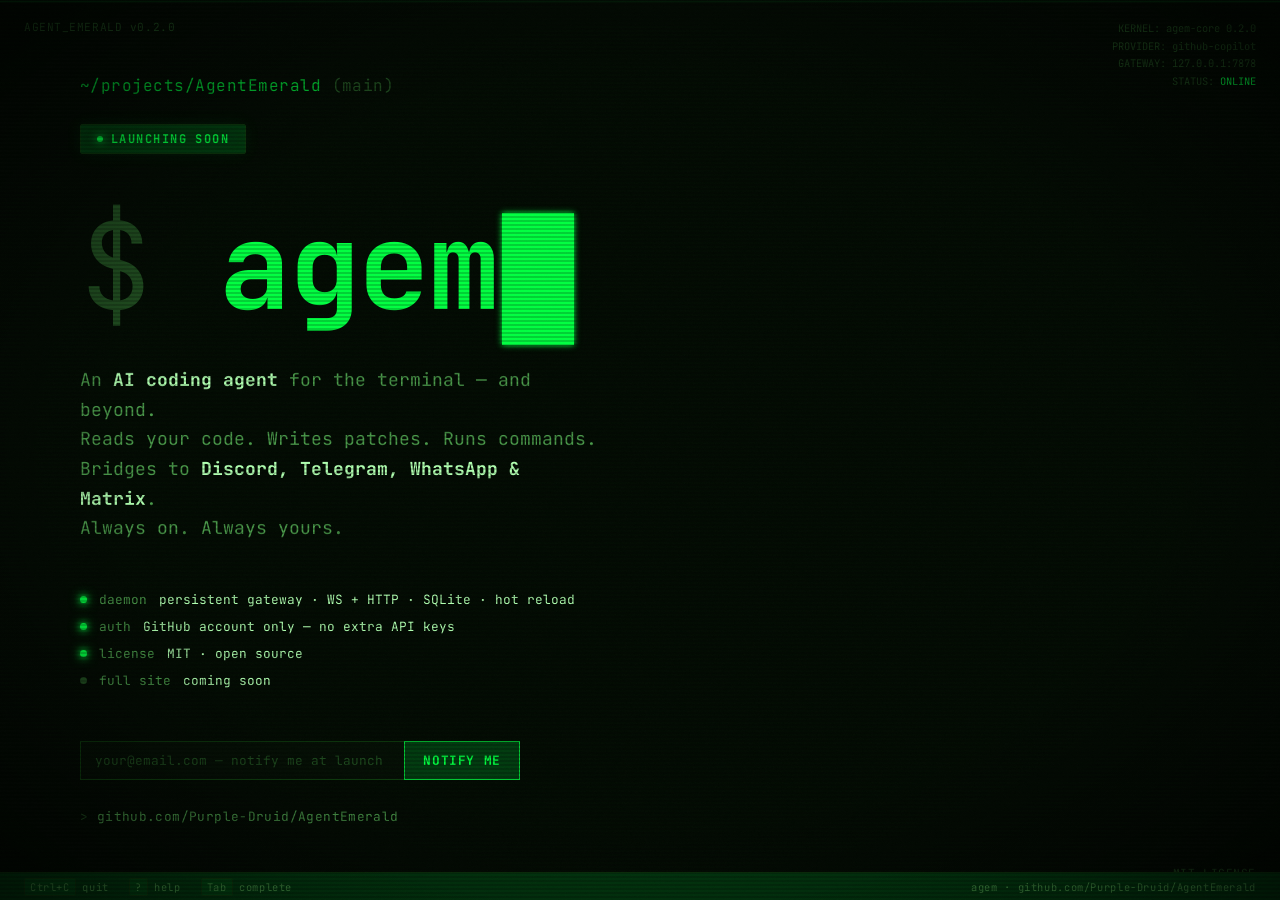
==== commit 643ef975: "Update references from 'agem' to 'AgentEmerald' across multiple HTML files" ====
--- a/index.html
+++ b/index.html
@@ -3,8 +3,8 @@
 <head>
   <meta charset="UTF-8">
   <meta name="viewport" content="width=device-width, initial-scale=1.0">
-  <title>agem — Coming Soon</title>
-  <meta name="description" content="agem — an AI coding agent for the terminal. Coming soon.">
+  <title>AgentEmerald — Coming Soon</title>
+  <meta name="description" content="AgentEmerald — an AI coding agent harness for the terminal. Coming soon.">
   <link rel="preconnect" href="https://fonts.googleapis.com">
   <link rel="preconnect" href="https://fonts.gstatic.com" crossorigin>
   <link href="https://fonts.googleapis.com/css2?family=JetBrains+Mono:wght@400;500;700&display=swap" rel="stylesheet">
@@ -389,11 +389,11 @@
 <div class="noise"></div>
 <div class="scanline"></div>
 
-<div class="corner-tl">AGENT_EMERALD_OS v0.1.0</div>
+<div class="corner-tl">AGENT_EMERALD v0.2.0</div>
 <div class="corner-br">MIT LICENSE</div>
 
 <div class="boot-lines">
-  KERNEL: agem-core 0.1.0<br>
+  KERNEL: agem-core 0.2.0<br>
   PROVIDER: github-copilot<br>
   GATEWAY: 127.0.0.1:7878<br>
   STATUS: <span style="color:#00ff41">ONLINE</span>
@@ -446,8 +446,8 @@
 
   <div class="links">
     <a href="https://github.com/Purple-Druid/AgentEmerald" target="_blank" rel="noopener">github.com/Purple-Druid/AgentEmerald</a>
-    <a href="install.html">install agem</a>
-    <a href="features.html">features</a>
+    <!-- a href="install.html">install agem</a -->
+    <!-- a href="features.html">features</a -->
   </div>
 
 </div>
